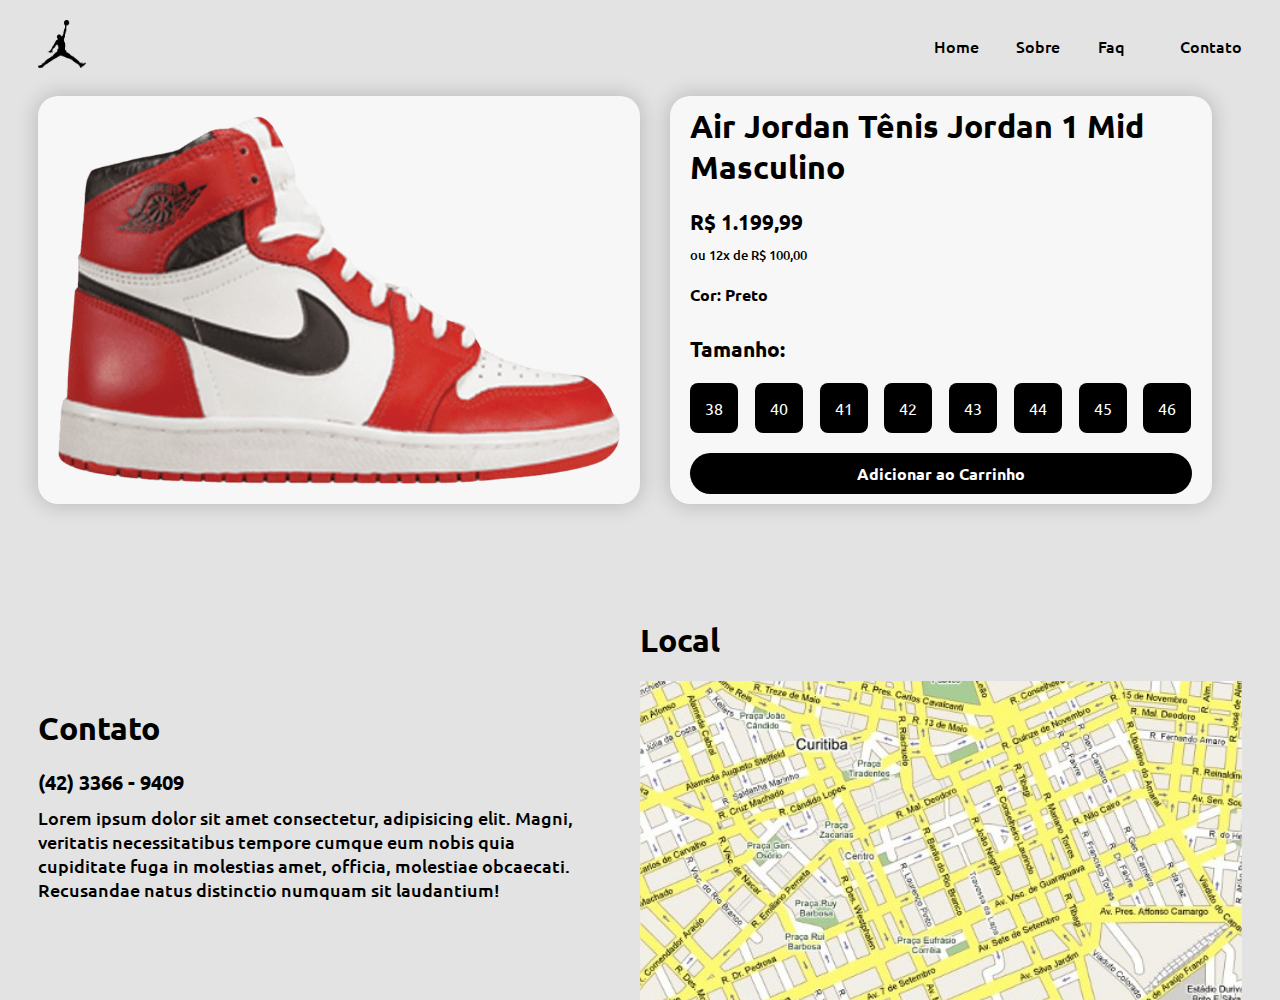
==== airjordan.html @ 7f935128 "lojajordan" ====
<!DOCTYPE html>
<html lang="en">
<head>
    <meta charset="UTF-8">
    <meta http-equiv="X-UA-Compatible" content="IE=edge">
    <meta name="viewport" content="width=device-width, initial-scale=1.0">
    <title>Air Jordan</title>
    <link rel="shortcut icon" href="img/logo2.png" type="image/x-icon">
    <link rel="stylesheet" href="styles.css">
</head>
<body>
    <header>
        <div class="logo">
            <img src="./img/logo2.png" alt="">
        </div>
        <ul>
            <li><a href="index.html">Home</a></li>
            <li><a href="#">Sobre</a></li>
            <li><a href="#">Faq</a></li>
            <li><a href="#">Contato</a></li>
        </ul>
    </header>

    <section class="main-card">
        <div class="content-img">
            <div class="img">
                <img src="img/img1.png" alt="">
            </div>
        </div>

        <div class="content-texts">
            <div class="text">
                <h1>Air Jordan Tênis Jordan 1 Mid Masculino</h1>
                <h4>R$ 1.199,99</h4>
                <p class="parcela">ou 12x de R$ 100,00</p>
                <p class="cor">Cor: Preto</p>
                <h3>Tamanho:</h3>
                <div class="itens-tamanho">
                    <p>38</p>
                    <p>40</p>
                    <p>41</p>
                    <p>42</p>
                    <p>43</p>
                    <p>44</p>
                    <p>45</p>
                    <p>46</p>
                </div>
                <button type="submit">Adicionar ao Carrinho</button>
            </div>
        </div>
    </section>

    <footer>
        <div class="content-footer">
            <h3>Contato</h3>
            <span>(42) 3366 - 9409</span>
            <p> Lorem ipsum dolor sit amet consectetur, adipisicing elit. Magni, veritatis necessitatibus tempore cumque eum nobis quia cupiditate fuga in molestias amet, officia, molestiae obcaecati. Recusandae natus distinctio numquam sit laudantium!</p>
        </div>

        <div class="map">
            <h3>Local</h3>
            <img src="./img/map.jpg" alt="">
        </div>

    </footer>
</body>
</html>
---- styles.css ----
@import url('https://fonts.googleapis.com/css2?family=Ubuntu:wght@300;400;500;700&display=swap');
*{
    margin: 0;
    padding: 0;
    box-sizing: border-box;
    font-family: 'Ubuntu', sans-serif;
}


header{
    position: absolute;
    top: 0;
    left: 0;
    display: flex;
    align-items: center;
    justify-content: space-between;
    width: 100%;
    padding: 20px 3%;
}
header .logo img{
    width: 3em;
    height: 3em;
}
header ul{
    list-style: none;
    display: grid;
    grid-template-columns: 1fr 1fr 1fr 1fr;
    grid-gap: 20px;
}
header ul li a{
    font-size: 16px;
    text-decoration: none;
    color: #000000;
    font-weight: 500;
}

.container, .container-card{
    display: flex;
    align-items: center;
    width: 100%;
    height: 100%;
    background-color: #e3e3e3;
    padding: 4em 3%;
}
.container .content-text{
    width: 50%;
    height: 100%;
}
.container .content-text #title{
    font-size: 3em;
    color: #000000;
    font-weight: 800;
}
.container .content-text #paragrafo{
    font-size: 18px;
    margin-top: 20px;
    font-weight: 300;
    color: #000000;
}
.container .content-img{
    display: flex;
    align-items: center;
    justify-content: center;
    width: 50%;
    height: 100%;
}
.container .content-img img{
    width: 400px;
    height: 100%;
}
.container-fundo{
    width: 100%;
    height: 300px;
    background-image: url('./img/fundo.jpg');
    background-position: center;
    background-repeat: no-repeat;
    background-size: cover;
}
.container-fundo img{
    width: 100%;
    height: 200px;
    object-fit: cover;
}

.container-card{
    display: grid;
    grid-template-columns: 1fr 1fr 1fr 1fr;
    grid-gap: 20px;
}
.container-card .card{
    padding: 20px 30px;
    width: 400px;
    height: 500px;
    border-radius: 8px;
    background-color: #121214;
    text-decoration: none;
}
.container-card .card img{
    width: 100%;
}
.container-card .card h2{
    font-size: 1.5em;
    font-weight: 800;
    color: #ffffff;
}
.container-card .card p{
    font-size: 1em;
    margin: 20px 0;
    font-weight: 500;
    color: #ffffff;
}
.container-card .card .preco{
    font-size: 19px;
    font-weight: 300;
    color: #000000;
    background-color: #ffffff;
    border-radius: 10px;
    padding: 10px 20px;
}

footer{
    width: 100%;
    height: 100%;
    background-color: #e3e3e3;
    padding: 0 3%;
    display: flex;
    align-items: center;
}
footer .content-footer{
    width: 50%;
    height: 100%;
}
footer .content-footer h3{
    font-size: 2em;
    margin: 20px 0;
}
footer .content-footer span{
    font-size: 20px;
    font-weight: 800;
}
footer .content-footer p{
    font-size: 18px;
    font-weight: 500;
    margin: 10px 0;
    width: 90%;
}
footer .map{
    width: 50%;
    height: 400px;
    overflow: hidden;
}
footer .map h3{
    font-size: 2em;
    margin: 20px 0;
}
footer .map img{
    width: 100%;
    height: 100%;
    object-fit: cover;
}

/* ############################################################################################################## */
/* segunda pagina */
/* ############################################################################################################## */

.main-card{
    display: flex;
    align-items: center;
    width: 100%;
    height: 600px;
    background-color: #e3e3e3;
    padding: 6em 3%;
}
.main-card .content-img{
    width: 50%;
    height: 100%;
    display: flex;
    align-items: center;
    justify-content: center;
}
.main-card .content-img{
    width: 50%;
    height: 100%;
}
.main-card .content-img .img{
    width: 100%;
    height: 100%;
    padding: 20px;
    background-color: #f7f7f7;
    box-shadow: 0 0 20px 2px #0000002d;
    border-radius: 20px;
}
.main-card .content-img .img img{
    width: 100%;
    height: 100%;
}
.main-card .content-texts{
    width: 50%;
    height: 100%;
    display: flex;
    justify-content: center;
    align-items: center;
    flex-direction: column;
}
.main-card .content-texts .text{
    width: 90%;
    height: 100%;
    display: flex;
    padding: 20px;
    background-color: #f7f7f7;
    box-shadow: 0 0 20px 2px #0000002d;
    border-radius: 20px;
    justify-content: center;
    flex-direction: column;
}
.main-card .content-texts .text .itens-tamanho{
    width: 100%;
    display: flex;
    align-items: center;
    justify-content: space-between;
}
.main-card .content-texts .text .itens-tamanho p{
    padding: 15px;
    background-color: #000000;
    color: #ffffff;
    border-radius: 8px;
}
.main-card .content-texts h1{
    font-size: 2em;
    font-weight: 900;
    margin: 20px 0;
}
.main-card .content-texts h4{
    font-size: 1.3em;
    font-weight: 900;
}
.main-card .content-texts h3{
    font-size: 1.3em;
    font-weight: 900;
    margin: 20px 0;
}
.main-card .content-texts .parcela{
    font-size: 0.8em;
    font-weight: 500;
    margin: 10px 0;
}
.main-card .content-texts .cor{
    font-size: 1em;
    font-weight: 900;
    margin: 10px 0;
}
.main-card .content-texts button{
    padding: 10px 20px;
    outline: none;
    cursor: pointer;
    border: none;
    border-radius: 30px;
    background-color: #000000;
    color: #ffffff;
    font-size: 1em;
    font-weight: 900;
    margin: 20px 0;
}
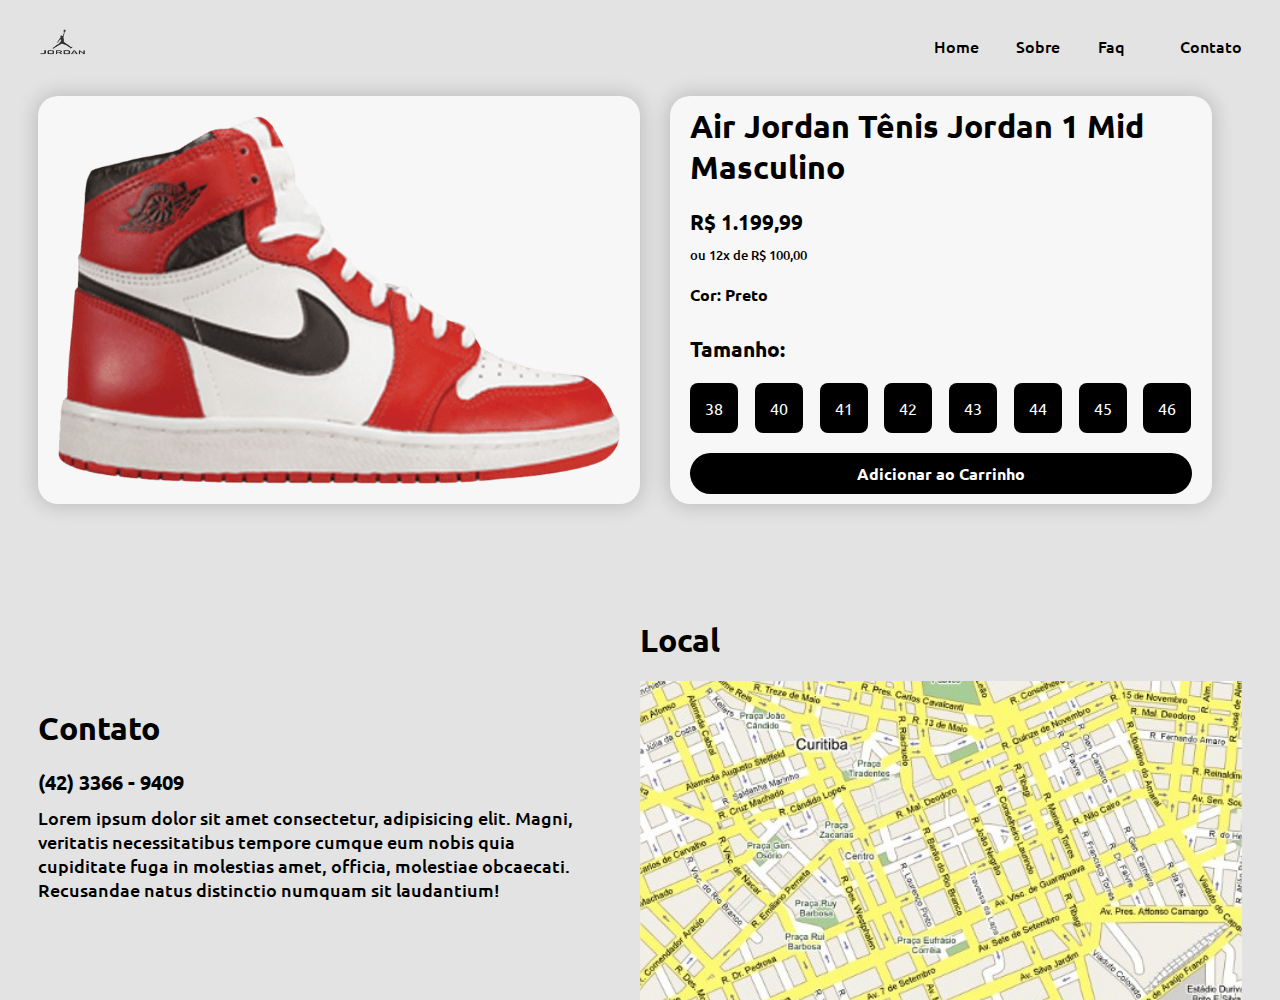
==== commit e5fee5fc: "lojaJordan" ====
--- a/airjordan.html
+++ b/airjordan.html
@@ -5,13 +5,13 @@
     <meta http-equiv="X-UA-Compatible" content="IE=edge">
     <meta name="viewport" content="width=device-width, initial-scale=1.0">
     <title>Air Jordan</title>
-    <link rel="shortcut icon" href="img/logo2.png" type="image/x-icon">
-    <link rel="stylesheet" href="styles.css">
+    <link rel="shortcut icon" href="assets/img/logo2.png" type="image/x-icon">
+    <link rel="stylesheet" href="assets/css/styles.css">
 </head>
 <body>
     <header>
         <div class="logo">
-            <img src="./img/logo2.png" alt="">
+            <img src="./assets/img/logo.png" alt="">
         </div>
         <ul>
             <li><a href="index.html">Home</a></li>
@@ -24,7 +24,7 @@
     <section class="main-card">
         <div class="content-img">
             <div class="img">
-                <img src="img/img1.png" alt="">
+                <img src="assets/img/img1.png" alt="">
             </div>
         </div>
 
@@ -59,7 +59,7 @@
 
         <div class="map">
             <h3>Local</h3>
-            <img src="./img/map.jpg" alt="">
+            <img src="./assets/img/map.jpg" alt="">
         </div>
 
     </footer>
--- a/assets/css/styles.css
+++ b/assets/css/styles.css
@@ -0,0 +1,263 @@
+@import url('https://fonts.googleapis.com/css2?family=Ubuntu:wght@300;400;500;700&display=swap');
+*{
+    margin: 0;
+    padding: 0;
+    box-sizing: border-box;
+    font-family: 'Ubuntu', sans-serif;
+}
+
+
+header{
+    position: absolute;
+    top: 0;
+    left: 0;
+    display: flex;
+    align-items: center;
+    justify-content: space-between;
+    width: 100%;
+    padding: 20px 3%;
+}
+header .logo img{
+    width: 3em;
+    height: 3em;
+}
+header ul{
+    list-style: none;
+    display: grid;
+    grid-template-columns: 1fr 1fr 1fr 1fr;
+    grid-gap: 20px;
+}
+header ul li a{
+    font-size: 16px;
+    text-decoration: none;
+    color: #000000;
+    font-weight: 500;
+}
+
+.container, .container-card{
+    display: flex;
+    align-items: center;
+    width: 100%;
+    height: 100%;
+    background-color: #e3e3e3;
+    padding: 4em 3%;
+}
+.container .content-text{
+    width: 50%;
+    height: 100%;
+}
+.container .content-text #title{
+    font-size: 3em;
+    color: #000000;
+    font-weight: 800;
+}
+.container .content-text #paragrafo{
+    font-size: 18px;
+    margin-top: 20px;
+    font-weight: 300;
+    color: #000000;
+}
+.container .content-img{
+    display: flex;
+    align-items: center;
+    justify-content: center;
+    width: 50%;
+    height: 100%;
+}
+.container .content-img img{
+    width: 400px;
+    height: 100%;
+}
+.container-fundo{
+    width: 100%;
+    height: 300px;
+    background-image: url('../img/fundo.jpg');
+    background-position: center;
+    background-repeat: no-repeat;
+    background-size: cover;
+}
+.container-fundo img{
+    width: 100%;
+    height: 200px;
+    object-fit: cover;
+}
+
+.container-card{
+    display: grid;
+    grid-template-columns: 1fr 1fr 1fr 1fr;
+    grid-gap: 20px;
+}
+.container-card .card{
+    padding: 20px 30px;
+    width: 400px;
+    height: 500px;
+    border-radius: 8px;
+    background-color: #121214;
+    text-decoration: none;
+}
+.container-card .card img{
+    width: 100%;
+}
+.container-card .card h2{
+    font-size: 1.5em;
+    font-weight: 800;
+    color: #ffffff;
+}
+.container-card .card p{
+    font-size: 1em;
+    margin: 20px 0;
+    font-weight: 500;
+    color: #ffffff;
+}
+.container-card .card .preco{
+    font-size: 19px;
+    font-weight: 300;
+    color: #000000;
+    background-color: #ffffff;
+    border-radius: 10px;
+    padding: 10px 20px;
+}
+
+footer{
+    width: 100%;
+    height: 100%;
+    background-color: #e3e3e3;
+    padding: 0 3%;
+    display: flex;
+    align-items: center;
+}
+footer .content-footer{
+    width: 50%;
+    height: 100%;
+}
+footer .content-footer h3{
+    font-size: 2em;
+    margin: 20px 0;
+}
+footer .content-footer span{
+    font-size: 20px;
+    font-weight: 800;
+}
+footer .content-footer p{
+    font-size: 18px;
+    font-weight: 500;
+    margin: 10px 0;
+    width: 90%;
+}
+footer .map{
+    width: 50%;
+    height: 400px;
+    overflow: hidden;
+}
+footer .map h3{
+    font-size: 2em;
+    margin: 20px 0;
+}
+footer .map img{
+    width: 100%;
+    height: 100%;
+    object-fit: cover;
+}
+
+/* ############################################################################################################## */
+/* segunda pagina */
+/* ############################################################################################################## */
+
+.main-card{
+    display: flex;
+    align-items: center;
+    width: 100%;
+    height: 600px;
+    background-color: #e3e3e3;
+    padding: 6em 3%;
+}
+.main-card .content-img{
+    width: 50%;
+    height: 100%;
+    display: flex;
+    align-items: center;
+    justify-content: center;
+}
+.main-card .content-img{
+    width: 50%;
+    height: 100%;
+}
+.main-card .content-img .img{
+    width: 100%;
+    height: 100%;
+    padding: 20px;
+    background-color: #f7f7f7;
+    box-shadow: 0 0 20px 2px #0000002d;
+    border-radius: 20px;
+}
+.main-card .content-img .img img{
+    width: 100%;
+    height: 100%;
+}
+.main-card .content-texts{
+    width: 50%;
+    height: 100%;
+    display: flex;
+    justify-content: center;
+    align-items: center;
+    flex-direction: column;
+}
+.main-card .content-texts .text{
+    width: 90%;
+    height: 100%;
+    display: flex;
+    padding: 20px;
+    background-color: #f7f7f7;
+    box-shadow: 0 0 20px 2px #0000002d;
+    border-radius: 20px;
+    justify-content: center;
+    flex-direction: column;
+}
+.main-card .content-texts .text .itens-tamanho{
+    width: 100%;
+    display: flex;
+    align-items: center;
+    justify-content: space-between;
+}
+.main-card .content-texts .text .itens-tamanho p{
+    padding: 15px;
+    background-color: #000000;
+    color: #ffffff;
+    border-radius: 8px;
+}
+.main-card .content-texts h1{
+    font-size: 2em;
+    font-weight: 900;
+    margin: 20px 0;
+}
+.main-card .content-texts h4{
+    font-size: 1.3em;
+    font-weight: 900;
+}
+.main-card .content-texts h3{
+    font-size: 1.3em;
+    font-weight: 900;
+    margin: 20px 0;
+}
+.main-card .content-texts .parcela{
+    font-size: 0.8em;
+    font-weight: 500;
+    margin: 10px 0;
+}
+.main-card .content-texts .cor{
+    font-size: 1em;
+    font-weight: 900;
+    margin: 10px 0;
+}
+.main-card .content-texts button{
+    padding: 10px 20px;
+    outline: none;
+    cursor: pointer;
+    border: none;
+    border-radius: 30px;
+    background-color: #000000;
+    color: #ffffff;
+    font-size: 1em;
+    font-weight: 900;
+    margin: 20px 0;
+}